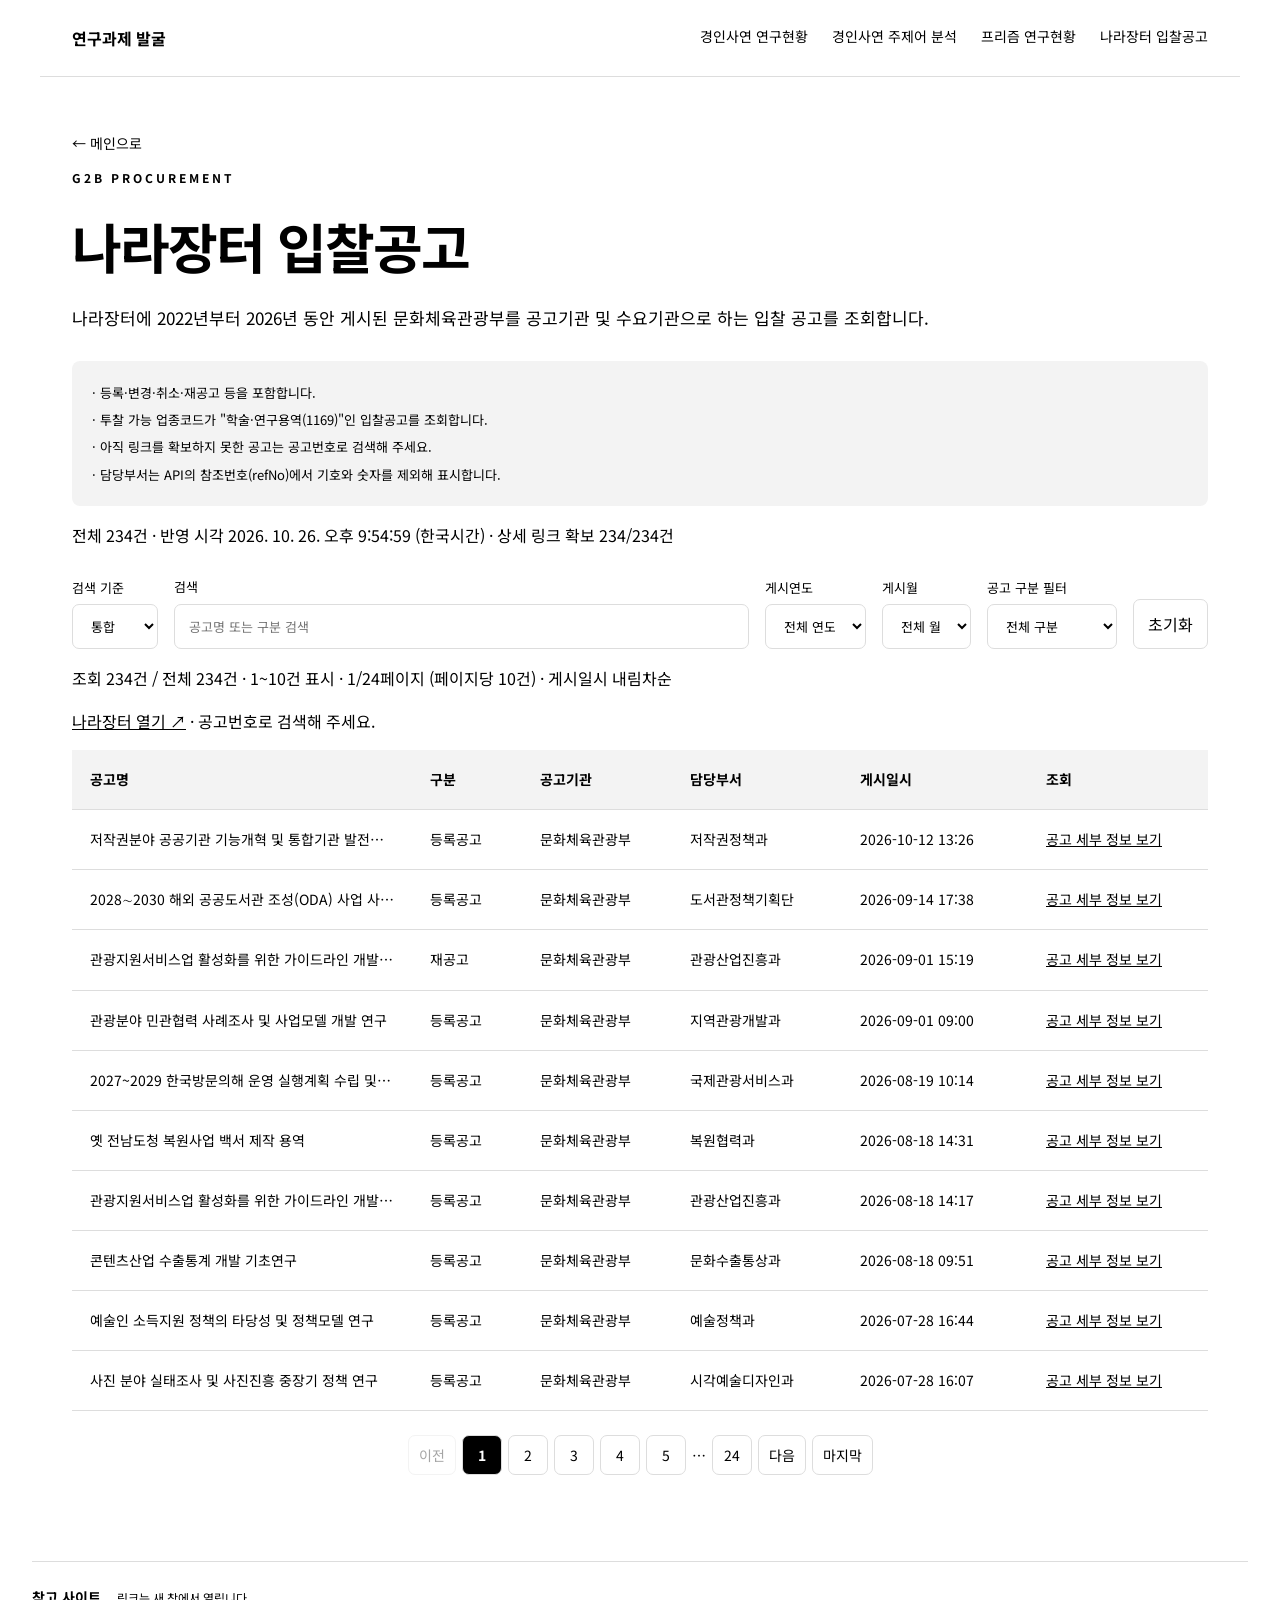
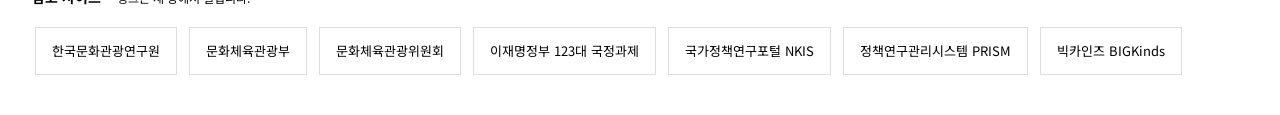
==== bids.html @ 348cfe80 "Display dashes for notice-number phrases in department column" ====
<!doctype html><html lang="ko"><head><meta charset="utf-8"><meta name="viewport" content="width=device-width,initial-scale=1"><title>나라장터 입찰공고 | 연구과제 발굴</title><link rel="stylesheet" href="assets/style.css?v=reference-top-20261027"></head><body>
<header><a href="index.html" class="brand">연구과제 발굴</a><nav><a href="research.html">경인사연 연구현황</a><a href="network.html">경인사연 주제어 분석</a><a href="prism.html">프리즘 연구현황</a><a href="bids.html">나라장터 입찰공고</a></nav></header>
<main><a class="back" href="index.html">← 메인으로</a><p class="eyebrow">G2B PROCUREMENT</p><h1>나라장터 입찰공고</h1><p class="intro">나라장터에 2022년부터 2026년 동안 게시된 문화체육관광부를 공고기관 및 수요기관으로 하는 입찰 공고를 조회합니다.</p>
<aside class="bid-notes">
  <p>· 등록·변경·취소·재공고 등을 포함합니다.</p>
  <p>· 투찰 가능 업종코드가 "학술·연구용역(1169)"인 입찰공고를 조회합니다.</p>
  <p>· 아직 링크를 확보하지 못한 공고는 공고번호로 검색해 주세요.</p>
  <p>· 담당부서는 API의 참조번호(refNo)에서 기호와 숫자를 제외해 표시합니다.</p>
</aside>
<p id="bid-status" role="status">자료를 불러오는 중입니다…</p>
<section class="filters bid-filters" aria-label="입찰공고 검색"><label>검색 기준<select id="bid-scope"><option value="all">통합</option><option value="title">공고명</option><option value="noticeType">구분</option></select></label><label>검색<input id="bid-search" type="search" placeholder="공고명 또는 구분 검색"></label><label>게시연도<select id="bid-year"><option value="">전체 연도</option></select></label><label>게시월<select id="bid-month"><option value="">전체 월</option></select></label><label>공고 구분 필터<select id="bid-type"><option value="">전체 구분</option></select></label><button id="bid-reset">초기화</button></section>
<div id="bid-results" class="report-results"><p id="bid-count" aria-live="polite"></p><p><a href="https://www.g2b.go.kr/" target="_blank" rel="noopener noreferrer" style="text-decoration:underline">나라장터 열기 ↗</a> · 공고번호로 검색해 주세요.</p>
<div class="table-wrap"><table class="bid-table"><colgroup><col style="width:340px"><col style="width:110px"><col style="width:150px"><col style="width:170px"><col style="width:186px"><col style="width:180px"></colgroup><thead><tr><th>공고명</th><th>구분</th><th>공고기관</th><th>담당부서</th><th>게시일시</th><th>조회</th></tr></thead><tbody id="bid-rows"></tbody></table></div>
<p id="bid-empty" hidden>조건에 맞는 공고가 없습니다.</p><nav id="bid-pagination" class="pagination" aria-label="입찰공고 페이지 이동" hidden></nav><p id="bid-copy-status" role="status"></p></div>
</main><footer class="references-footer" data-references>
  <p class="reference-heading">참고 사이트 <span>링크는 새 창에서 열립니다.</span></p>
  <div class="reference-bar" data-overflow="false">
    <button type="button" data-direction="previous" aria-label="이전 참고 사이트 보기" aria-controls="reference-sites" hidden>&lt;</button>
    <nav id="reference-sites" class="reference-track" aria-label="참고 사이트" tabindex="0">
      <a href="https://www.kcti.re.kr/web/user/main.do" target="_blank" rel="noopener noreferrer" title="새 창에서 열기">한국문화관광연구원</a>
      <a href="https://www.mcst.go.kr/site/main.jsp" target="_blank" rel="noopener noreferrer" title="새 창에서 열기">문화체육관광부</a>
      <a href="https://cst.na.go.kr:444/cmmit/main/main.do" target="_blank" rel="noopener noreferrer" title="새 창에서 열기">문화체육관광위원회</a>
      <a href="https://www.korea.kr/govVision/" target="_blank" rel="noopener noreferrer" title="새 창에서 열기">이재명정부 123대 국정과제</a>
      <a href="https://www.nkis.re.kr/main.do" target="_blank" rel="noopener noreferrer" title="새 창에서 열기">국가정책연구포털 NKIS</a>
      <a href="https://www.prism.go.kr/homepage" target="_blank" rel="noopener noreferrer" title="새 창에서 열기">정책연구관리시스템 PRISM</a>
      <a href="https://www.bigkinds.or.kr/" target="_blank" rel="noopener noreferrer" title="새 창에서 열기">빅카인즈 BIGKinds</a>
    </nav>
    <button type="button" data-direction="next" aria-label="다음 참고 사이트 보기" aria-controls="reference-sites" hidden>&gt;</button>
  </div>
</footer><script src="assets/research-list.js?v=bid-department-20261027" defer></script><script src="assets/bids.js?v=department-label-20261027" defer></script><script src="assets/references.js" defer></script></body></html>
---- assets/style.css ----
@import url('https://fonts.googleapis.com/css2?family=Noto+Sans+KR:wght@400;500;600;700;800&display=swap');

:root{font-family:'Noto Sans KR','Apple SD Gothic Neo','Malgun Gothic',sans-serif;color:#000;background:#fff;line-height:1.65}*{box-sizing:border-box}body{margin:0}a{color:inherit;text-decoration:none}header{max-width:1200px;margin:auto;padding:25px 32px;display:flex;justify-content:space-between;border-bottom:1px solid #ddd}.brand{font-weight:700}.brand span{font-size:10px;letter-spacing:2px;margin-left:12px;color:#000}nav{display:flex;gap:24px;font-size:14px}main{max-width:1200px;margin:auto;padding:52px 32px 70px}.hero{padding:10px 0 44px}.eyebrow{font-size:12px;letter-spacing:3px;color:#000;font-weight:bold}h1{font-size:clamp(30px,4.5vw,54px);line-height:1.35;letter-spacing:-2px;margin:22px 0}h2{font-size:25px;letter-spacing:-1px}.intro{color:#000;font-size:17px}.period,.tag{font-size:12px;display:inline-block;border-radius:30px;background:#f3f3f3;padding:7px 14px}.period{margin-top:12px}.cards{display:grid;grid-template-columns:1fr 1fr;gap:22px}.card{background:white;border:1px solid #ddd;padding:32px;border-radius:14px;transition:transform .2s,border-color .2s}.card:hover{transform:translateY(-4px);border-color:#000}.number{font-size:11px;letter-spacing:2px;color:#000}.card p{color:#000}.card b{float:right;font-weight:400}.tag{margin-top:15px}aside{font-size:13px;color:#000;background:#f3f3f3;border-radius:8px;padding:16px 20px;margin-top:28px}.back{font-size:14px;color:#000}.filters{display:flex;gap:16px;align-items:end;margin-top:28px}.filters label{display:flex;flex-direction:column;font-size:13px;gap:6px}.filters label:first-child{flex:1}input,select,button{font:inherit;border:1px solid #ddd;background:white;border-radius:7px;padding:11px 14px}button{cursor:pointer;background:#fff;color:#000}a:focus-visible,button:focus-visible,input:focus-visible,select:focus-visible{outline:3px solid #000;outline-offset:4px}.table-wrap{overflow:auto}table{border-collapse:collapse;width:100%;background:white;font-size:14px}th,td{text-align:left;padding:18px;border-bottom:1px solid #ddd}th{background:#f3f3f3;white-space:nowrap}#count,#empty{font-size:14px;color:#000}footer{max-width:1200px;margin:auto;padding:25px 32px;border-top:1px solid #ddd;color:#000;font-size:12px}@media(max-width:650px){header{padding:20px}.brand span{display:none}main{padding:35px 20px}.cards{grid-template-columns:1fr}.card{padding:24px}h2{font-size:22px}.filters{flex-wrap:wrap}.filters label:first-child{flex-basis:100%}td{min-width:95px}td:nth-child(2){min-width:240px}}

nav a:hover,nav a[aria-current="page"]{color:#000;text-decoration:underline;text-underline-offset:6px}button:hover{background:#eee}.card:hover{box-shadow:0 8px 24px rgba(0,0,0,.07)}

@media(max-width:800px){header{flex-wrap:wrap;gap:12px}nav{flex-wrap:wrap;gap:14px}}

.home .hero h1{text-align:center;color:#fff}

/* 메인 제목 사진 배경: assets/temple.jpg */
.home main{max-width:none;padding:0 0 70px}
.home .cards{max-width:1136px;width:calc(100% - 64px);margin:32px auto 0}
.home .hero{
  padding:72px 32px;
  margin-bottom:0;
  min-height:340px;
  display:flex;
  flex-direction:column;
  justify-content:center;
  text-align:center;
  border-radius:0;
  background-color:#fff;
  background-image:linear-gradient(rgba(255,255,255,.32),rgba(255,255,255,.44)),url('temple.jpg');
  background-size:cover;
  background-position:center 58%;
}
.home .hero > *{max-width:1136px;width:100%;margin-left:auto;margin-right:auto}
.home .hero .intro{color:#fff}
@media(max-width:650px){
  .home .cards{width:calc(100% - 40px)}
  .home .hero{padding:48px 20px;min-height:320px;background-position:38% center}
  .home .hero h1{font-size:30px;line-height:1.5;word-break:keep-all}
}

/* 네 개의 메인 카드: 데스크톱 4열, 태블릿 2열, 모바일 1열 */
.home .cards{max-width:1400px;grid-template-columns:repeat(4,minmax(0,1fr));gap:20px}
.home .card{padding:26px 22px;min-width:0}
.home .card h2{font-size:22px;line-height:1.5;word-break:keep-all}
.home .card p{font-size:15px;word-break:keep-all}
.home .card .number{font-size:10px;letter-spacing:1px;overflow-wrap:anywhere}
.home .card-pending{display:flex;flex-direction:column;justify-content:center;border-style:dashed}
.home .card-pending:hover{transform:none;box-shadow:none;border-color:#ddd}
@media(max-width:1100px){.home .cards{grid-template-columns:repeat(2,minmax(0,1fr))}}
@media(max-width:650px){.home .cards{grid-template-columns:minmax(0,1fr)}}

.home .hero h1,.home .hero .eyebrow,.home .hero .intro{color:#fff;text-shadow:0 2px 8px rgba(0,0,0,.48)}

/* 참고 사이트: 자동 재생 없이 좌우 버튼/터치로 이동 */
.references-footer{max-width:1400px;width:calc(100% - 64px);padding:24px 0 28px}
.reference-heading{font-size:14px;font-weight:700;margin:0 0 12px;color:#000}
.reference-heading span{margin-left:12px;font-size:12px;font-weight:400}
.reference-bar{display:grid;grid-template-columns:44px minmax(0,1fr) 44px;align-items:start;gap:10px}
.reference-bar[data-overflow="false"]{grid-template-columns:minmax(0,1fr)}
.reference-track{display:flex;flex-wrap:nowrap;gap:12px;min-width:0;overflow-x:auto;overscroll-behavior-x:contain;scrollbar-width:thin;padding:6px 3px 12px;scroll-padding-inline:3px}
.reference-track a{flex:0 0 auto;white-space:nowrap;padding:12px 16px;border:1px solid #ddd;border-radius:0;background:#fff;color:#000;font-size:13px}
.reference-track a:hover{border-color:#000;background:#f5f5f5;text-decoration:underline}
.reference-bar button{border-radius:0;width:44px;height:44px;padding:0;margin-top:6px;font-size:20px;line-height:1}
.reference-bar button:disabled{opacity:.3;cursor:default}
.reference-bar button:disabled:hover{background:#fff}
@media(max-width:650px){.references-footer{width:calc(100% - 40px);padding-left:0;padding-right:0}.reference-heading span{display:block;margin:4px 0 0}.reference-bar{gap:6px}}

#data-status p{margin:0}
#data-status .collection-note{margin-top:18px}
.research-filters label:first-child{flex:initial}
.research-filters label:nth-child(2){flex:1}
.report-results{scroll-margin-top:20px}
.pagination{display:flex;flex-wrap:wrap;justify-content:center;align-items:center;gap:6px;margin-top:24px}
.pagination[hidden]{display:none}
.pagination button{min-width:40px;min-height:40px;padding:7px 10px;font-size:14px}
.pagination button[aria-current="page"]{background:#000;color:#fff;font-weight:700}
.pagination button:disabled{opacity:.35;cursor:default}
@media(max-width:650px){.research-filters label:nth-child(2){flex-basis:100%}.pagination button{min-width:36px;padding:6px 8px}}

/* 연구보고서 페이지: 흰 바탕과 검은 글자, 수집 항목별 줄바꿈 */
body.research-page{background:#fff;color:#000}
.research-page #data-status{background:#f3f3f3;color:#000;border:1px solid #ddd;overflow-wrap:anywhere}
.research-page #data-status p{display:block;margin:4px 0;line-height:1.8}
.research-page #data-status .collection-note{margin-top:18px}
.research-page th{background:#fff;color:#000;border-bottom:2px solid #000}

/* 요청한 내용 너비 + 좌우 18px 여백: 합계 1136px */
.research-page .research-table{table-layout:fixed;width:1136px;min-width:1136px}
.research-page .research-table th,.research-page .research-table td{padding:18px;line-height:23.094px;min-width:0;overflow:hidden;white-space:nowrap;text-overflow:ellipsis}
.research-page .research-table .cell-content{display:block;width:100%;height:23.094px;line-height:23.094px;overflow:hidden;white-space:nowrap;text-overflow:ellipsis}

.prism-filters{flex-wrap:wrap}
.prism-filters label:first-child{flex:initial}
.prism-filters label:nth-child(2){flex:1}
.prism-filters .checkbox-filter{flex-direction:row;align-items:center;gap:8px;padding:12px 0;white-space:nowrap;cursor:pointer}
.prism-filters .checkbox-filter input{width:18px;height:18px;margin:0;padding:0;accent-color:#000}
@media(max-width:650px){.prism-filters label:nth-child(2){flex-basis:100%}}

.prism-table{table-layout:fixed;width:1136px;min-width:1136px}
.prism-table th,.prism-table td{padding:18px;min-width:0;vertical-align:top;line-height:23.094px;overflow:hidden;white-space:nowrap;text-overflow:ellipsis}
.prism-table .cell-content{display:block;max-width:100%;overflow:hidden;white-space:nowrap;text-overflow:ellipsis;line-height:23.094px}

.prism-column-note{background:#f3f3f3;color:#000}
.prism-column-note p{margin:4px 0;line-height:1.8}

.bid-notes p{margin:4px 0;line-height:1.8}
.bid-filters{flex-wrap:wrap}
.bid-filters label:first-child{flex:initial}
.bid-filters label:nth-child(2){flex:1}
.bid-table{table-layout:fixed;width:1136px;min-width:1136px}
.bid-table th,.bid-table td{padding:18px;min-width:0;vertical-align:top;line-height:23.094px;overflow:hidden;white-space:nowrap;text-overflow:ellipsis}
.bid-table .cell-content{display:block;max-width:100%;margin:0;overflow:hidden;white-space:nowrap;text-overflow:ellipsis;line-height:23.094px}
.bid-table td button{margin-top:6px;padding:6px 8px;font-size:12px}
@media(max-width:650px){.bid-filters label:nth-child(2){flex-basis:100%}}
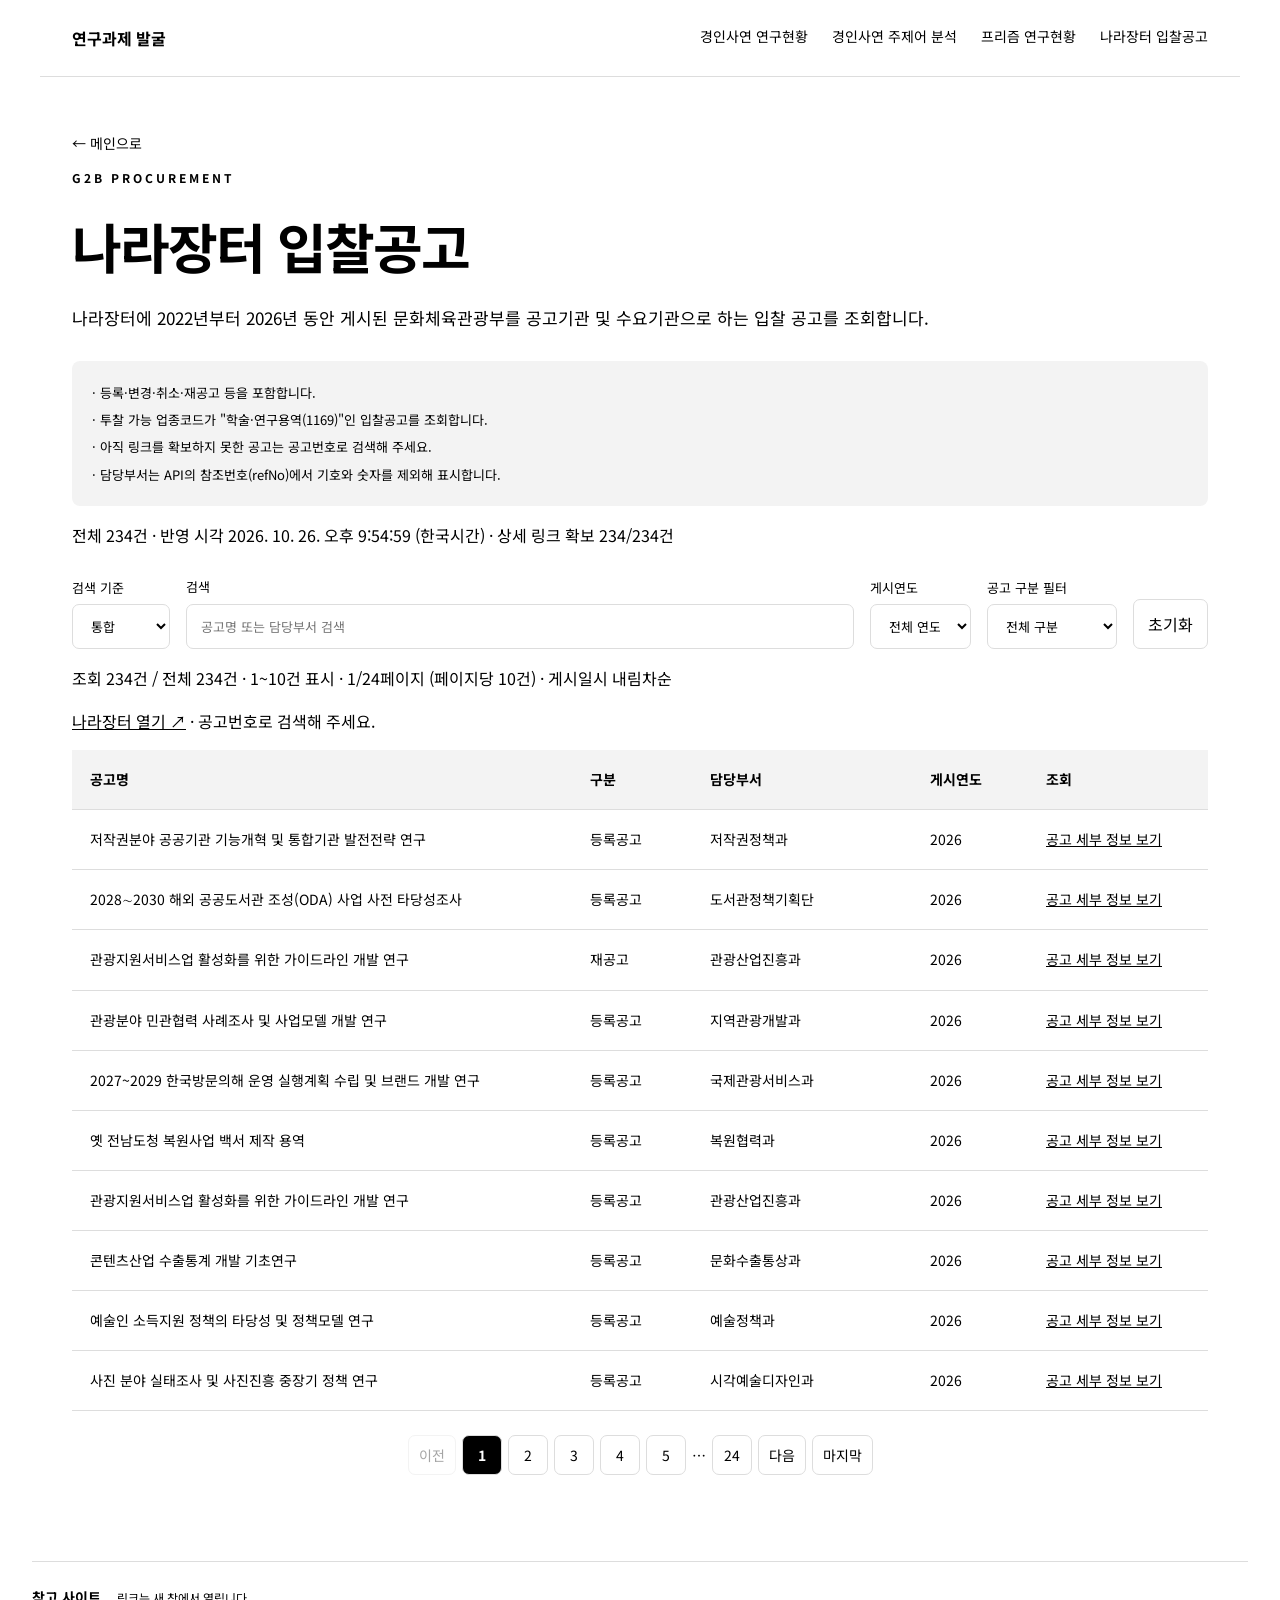
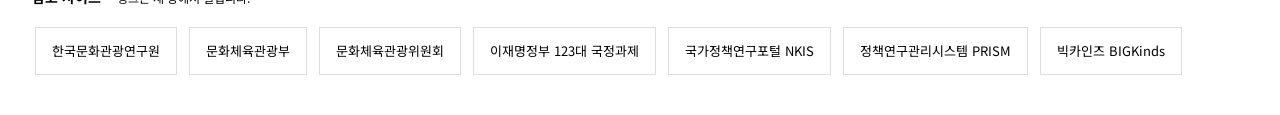
==== commit 98d56e0b: "Show notice year and department with updated scoped search filters" ====
--- a/bids.html
+++ b/bids.html
@@ -8,9 +8,9 @@
   <p>· 담당부서는 API의 참조번호(refNo)에서 기호와 숫자를 제외해 표시합니다.</p>
 </aside>
 <p id="bid-status" role="status">자료를 불러오는 중입니다…</p>
-<section class="filters bid-filters" aria-label="입찰공고 검색"><label>검색 기준<select id="bid-scope"><option value="all">통합</option><option value="title">공고명</option><option value="noticeType">구분</option></select></label><label>검색<input id="bid-search" type="search" placeholder="공고명 또는 구분 검색"></label><label>게시연도<select id="bid-year"><option value="">전체 연도</option></select></label><label>게시월<select id="bid-month"><option value="">전체 월</option></select></label><label>공고 구분 필터<select id="bid-type"><option value="">전체 구분</option></select></label><button id="bid-reset">초기화</button></section>
+<section class="filters bid-filters" aria-label="입찰공고 검색"><label>검색 기준<select id="bid-scope"><option value="all">통합</option><option value="title">공고명</option><option value="department">담당부서</option></select></label><label>검색<input id="bid-search" type="search" placeholder="공고명 또는 담당부서 검색"></label><label>게시연도<select id="bid-year"><option value="">전체 연도</option></select></label><label>공고 구분 필터<select id="bid-type"><option value="">전체 구분</option></select></label><button id="bid-reset">초기화</button></section>
 <div id="bid-results" class="report-results"><p id="bid-count" aria-live="polite"></p><p><a href="https://www.g2b.go.kr/" target="_blank" rel="noopener noreferrer" style="text-decoration:underline">나라장터 열기 ↗</a> · 공고번호로 검색해 주세요.</p>
-<div class="table-wrap"><table class="bid-table"><colgroup><col style="width:340px"><col style="width:110px"><col style="width:150px"><col style="width:170px"><col style="width:186px"><col style="width:180px"></colgroup><thead><tr><th>공고명</th><th>구분</th><th>공고기관</th><th>담당부서</th><th>게시일시</th><th>조회</th></tr></thead><tbody id="bid-rows"></tbody></table></div>
+<div class="table-wrap"><table class="bid-table"><colgroup><col style="width:500px"><col style="width:120px"><col style="width:220px"><col style="width:116px"><col style="width:180px"></colgroup><thead><tr><th>공고명</th><th>구분</th><th>담당부서</th><th>게시연도</th><th>조회</th></tr></thead><tbody id="bid-rows"></tbody></table></div>
 <p id="bid-empty" hidden>조건에 맞는 공고가 없습니다.</p><nav id="bid-pagination" class="pagination" aria-label="입찰공고 페이지 이동" hidden></nav><p id="bid-copy-status" role="status"></p></div>
 </main><footer class="references-footer" data-references>
   <p class="reference-heading">참고 사이트 <span>링크는 새 창에서 열립니다.</span></p>
@@ -27,4 +27,4 @@
     </nav>
     <button type="button" data-direction="next" aria-label="다음 참고 사이트 보기" aria-controls="reference-sites" hidden>&gt;</button>
   </div>
-</footer><script src="assets/research-list.js?v=bid-department-20261027" defer></script><script src="assets/bids.js?v=department-label-20261027" defer></script><script src="assets/references.js" defer></script></body></html>
+</footer><script src="assets/research-list.js?v=bid-department-20261027" defer></script><script src="assets/bids.js?v=bid-year-department-20261027" defer></script><script src="assets/references.js" defer></script></body></html>
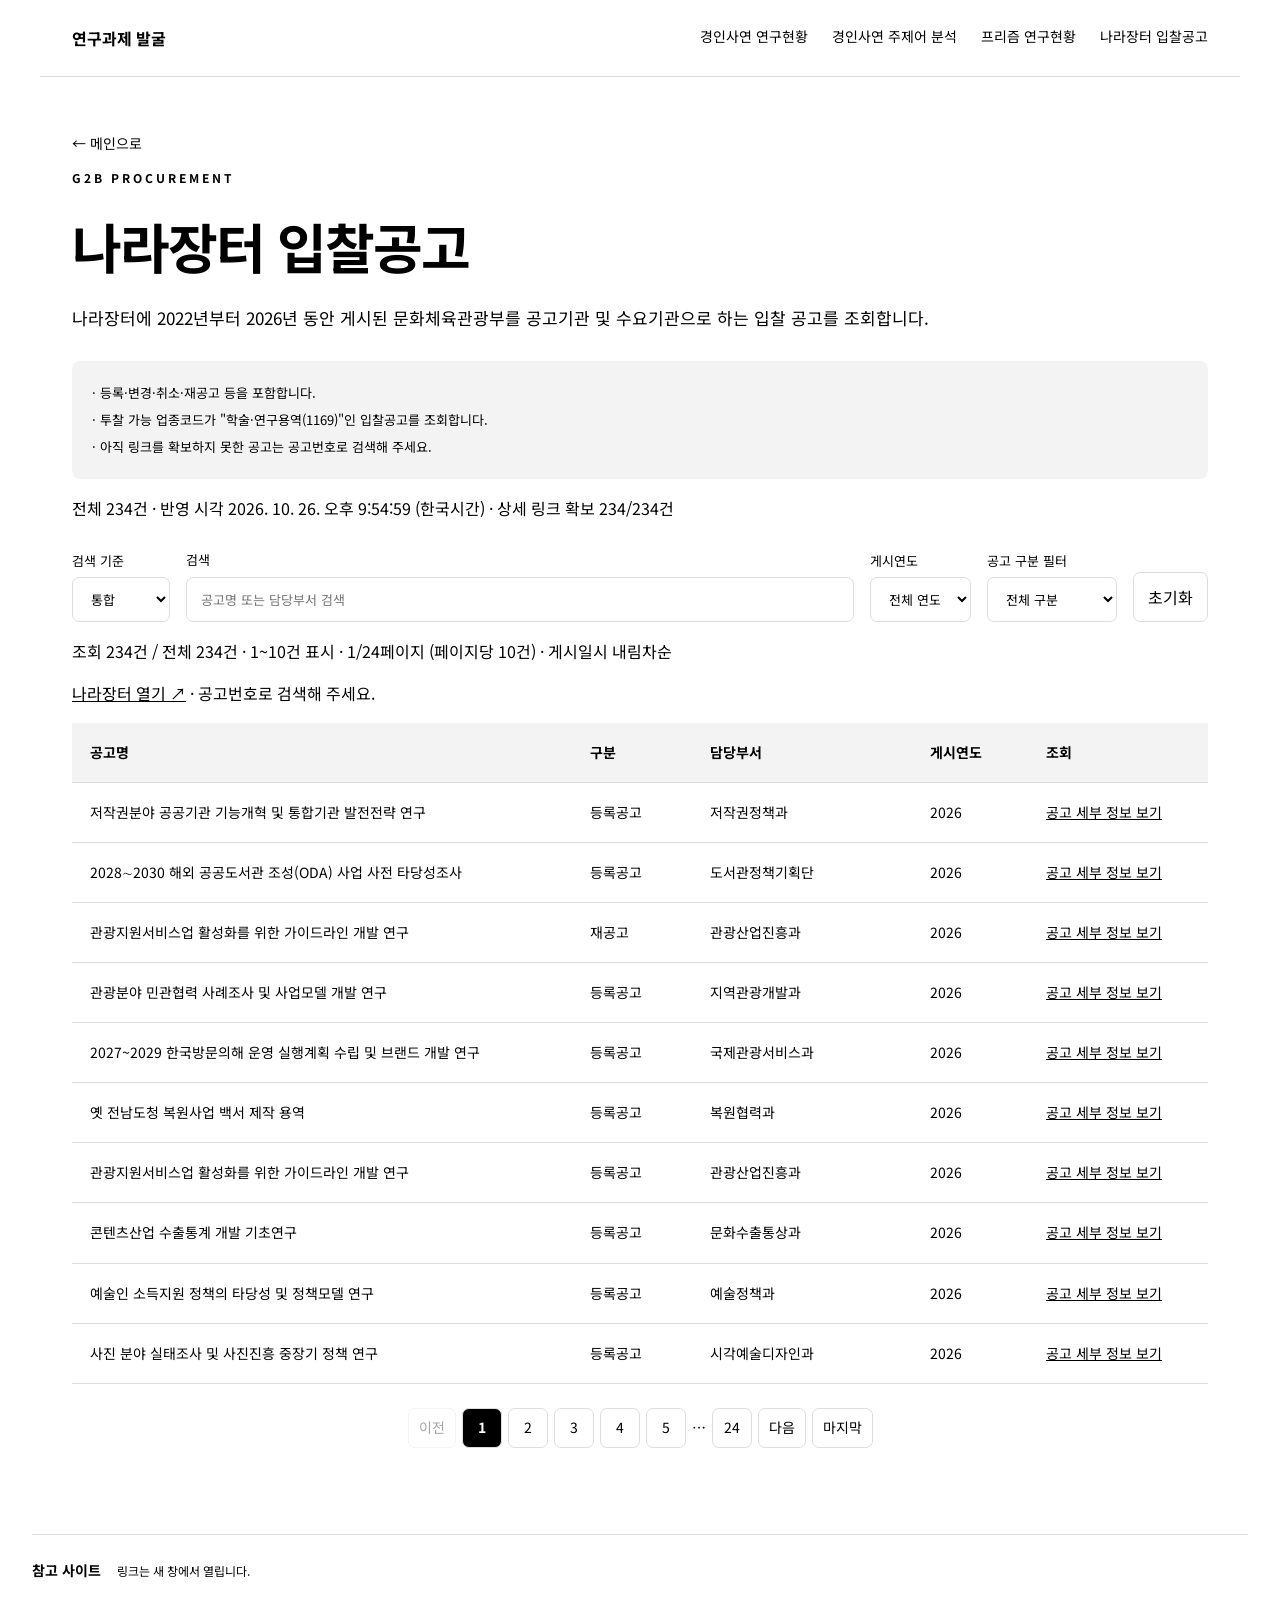
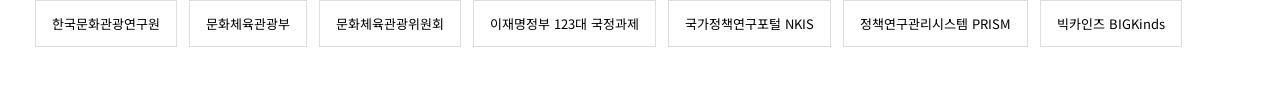
==== commit 9cd3077e: "Remove department reference-number explanation from bid page" ====
--- a/bids.html
+++ b/bids.html
@@ -5,7 +5,6 @@
   <p>· 등록·변경·취소·재공고 등을 포함합니다.</p>
   <p>· 투찰 가능 업종코드가 "학술·연구용역(1169)"인 입찰공고를 조회합니다.</p>
   <p>· 아직 링크를 확보하지 못한 공고는 공고번호로 검색해 주세요.</p>
-  <p>· 담당부서는 API의 참조번호(refNo)에서 기호와 숫자를 제외해 표시합니다.</p>
 </aside>
 <p id="bid-status" role="status">자료를 불러오는 중입니다…</p>
 <section class="filters bid-filters" aria-label="입찰공고 검색"><label>검색 기준<select id="bid-scope"><option value="all">통합</option><option value="title">공고명</option><option value="department">담당부서</option></select></label><label>검색<input id="bid-search" type="search" placeholder="공고명 또는 담당부서 검색"></label><label>게시연도<select id="bid-year"><option value="">전체 연도</option></select></label><label>공고 구분 필터<select id="bid-type"><option value="">전체 구분</option></select></label><button id="bid-reset">초기화</button></section>
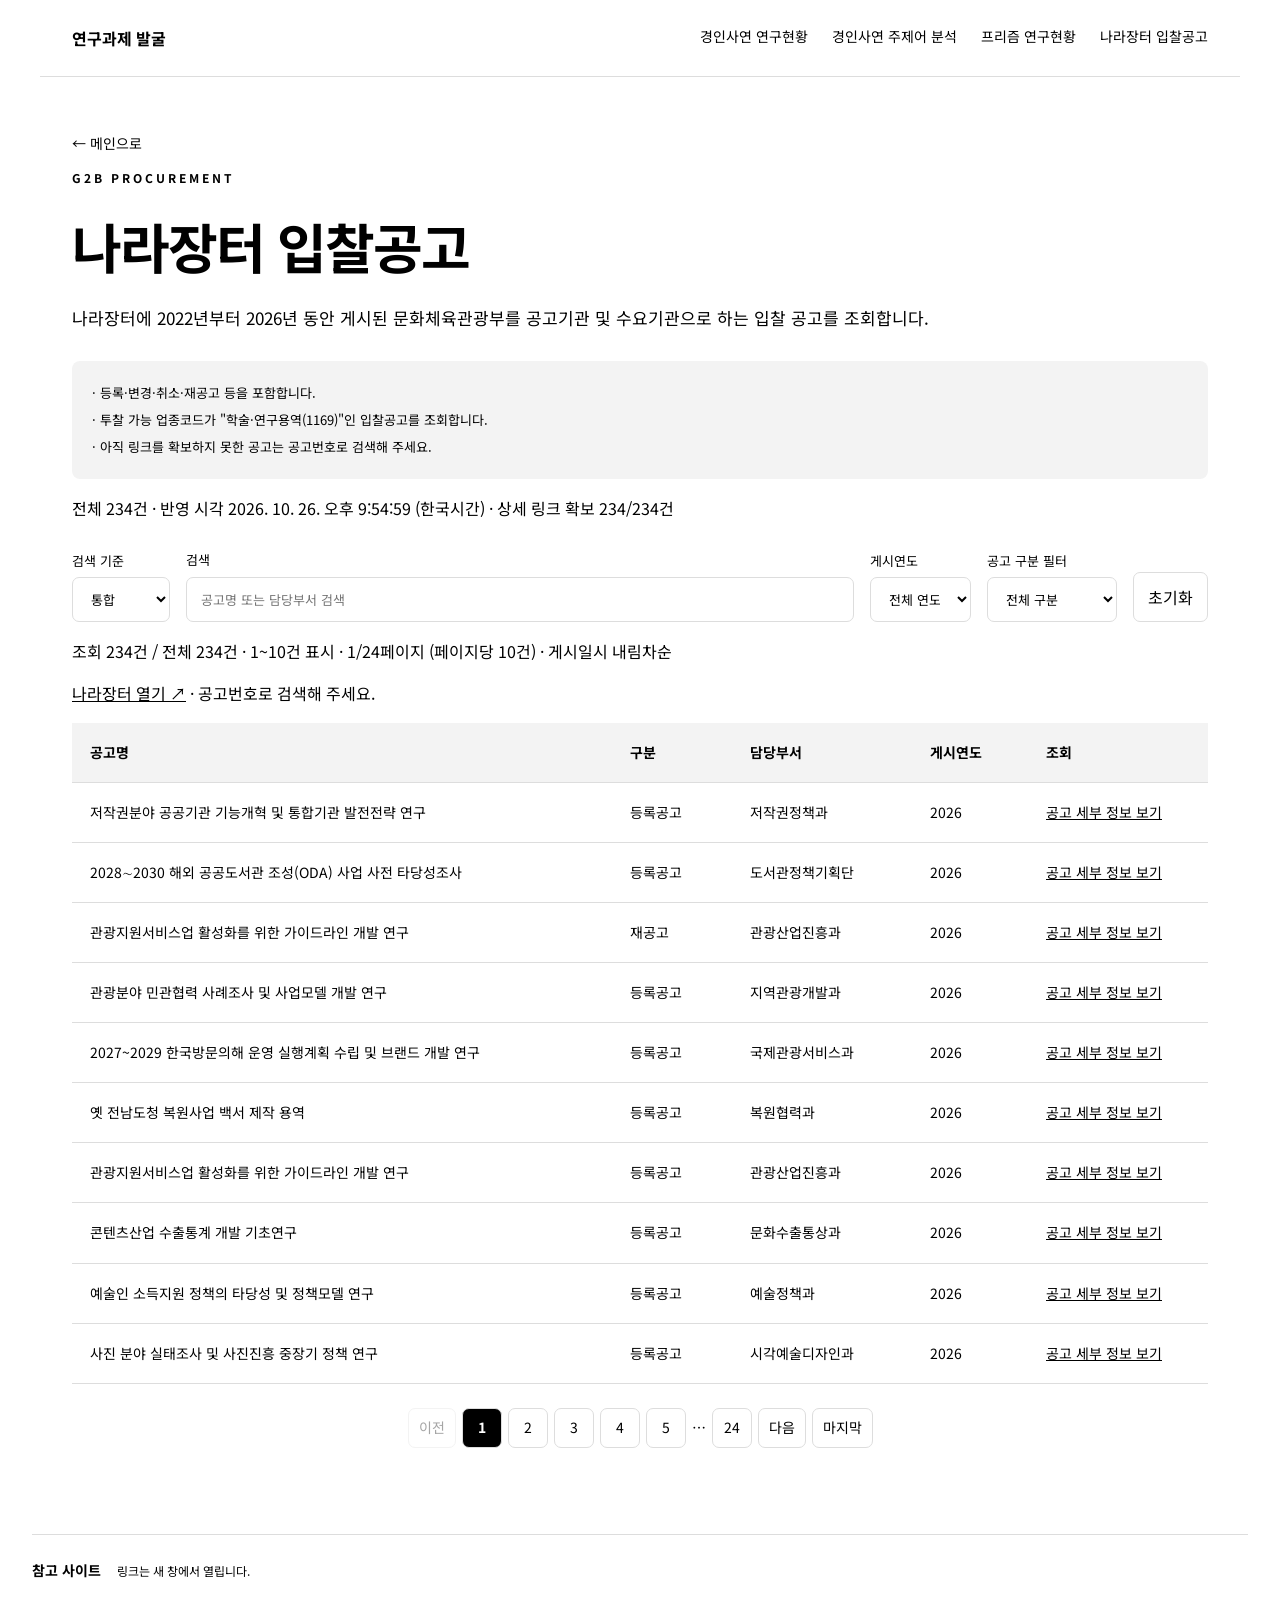
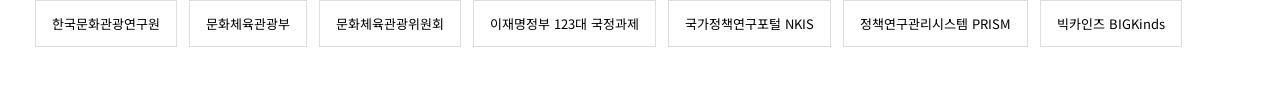
==== commit 638c20d6: "Mask additional department notice label and widen notice titles" ====
--- a/bids.html
+++ b/bids.html
@@ -9,7 +9,7 @@
 <p id="bid-status" role="status">자료를 불러오는 중입니다…</p>
 <section class="filters bid-filters" aria-label="입찰공고 검색"><label>검색 기준<select id="bid-scope"><option value="all">통합</option><option value="title">공고명</option><option value="department">담당부서</option></select></label><label>검색<input id="bid-search" type="search" placeholder="공고명 또는 담당부서 검색"></label><label>게시연도<select id="bid-year"><option value="">전체 연도</option></select></label><label>공고 구분 필터<select id="bid-type"><option value="">전체 구분</option></select></label><button id="bid-reset">초기화</button></section>
 <div id="bid-results" class="report-results"><p id="bid-count" aria-live="polite"></p><p><a href="https://www.g2b.go.kr/" target="_blank" rel="noopener noreferrer" style="text-decoration:underline">나라장터 열기 ↗</a> · 공고번호로 검색해 주세요.</p>
-<div class="table-wrap"><table class="bid-table"><colgroup><col style="width:500px"><col style="width:120px"><col style="width:220px"><col style="width:116px"><col style="width:180px"></colgroup><thead><tr><th>공고명</th><th>구분</th><th>담당부서</th><th>게시연도</th><th>조회</th></tr></thead><tbody id="bid-rows"></tbody></table></div>
+<div class="table-wrap"><table class="bid-table"><colgroup><col style="width:540px"><col style="width:120px"><col style="width:180px"><col style="width:116px"><col style="width:180px"></colgroup><thead><tr><th>공고명</th><th>구분</th><th>담당부서</th><th>게시연도</th><th>조회</th></tr></thead><tbody id="bid-rows"></tbody></table></div>
 <p id="bid-empty" hidden>조건에 맞는 공고가 없습니다.</p><nav id="bid-pagination" class="pagination" aria-label="입찰공고 페이지 이동" hidden></nav><p id="bid-copy-status" role="status"></p></div>
 </main><footer class="references-footer" data-references>
   <p class="reference-heading">참고 사이트 <span>링크는 새 창에서 열립니다.</span></p>
@@ -26,4 +26,4 @@
     </nav>
     <button type="button" data-direction="next" aria-label="다음 참고 사이트 보기" aria-controls="reference-sites" hidden>&gt;</button>
   </div>
-</footer><script src="assets/research-list.js?v=bid-department-20261027" defer></script><script src="assets/bids.js?v=bid-year-department-20261027" defer></script><script src="assets/references.js" defer></script></body></html>
+</footer><script src="assets/research-list.js?v=bid-department-20261027" defer></script><script src="assets/bids.js?v=bid-department-narrow-20261027" defer></script><script src="assets/references.js" defer></script></body></html>
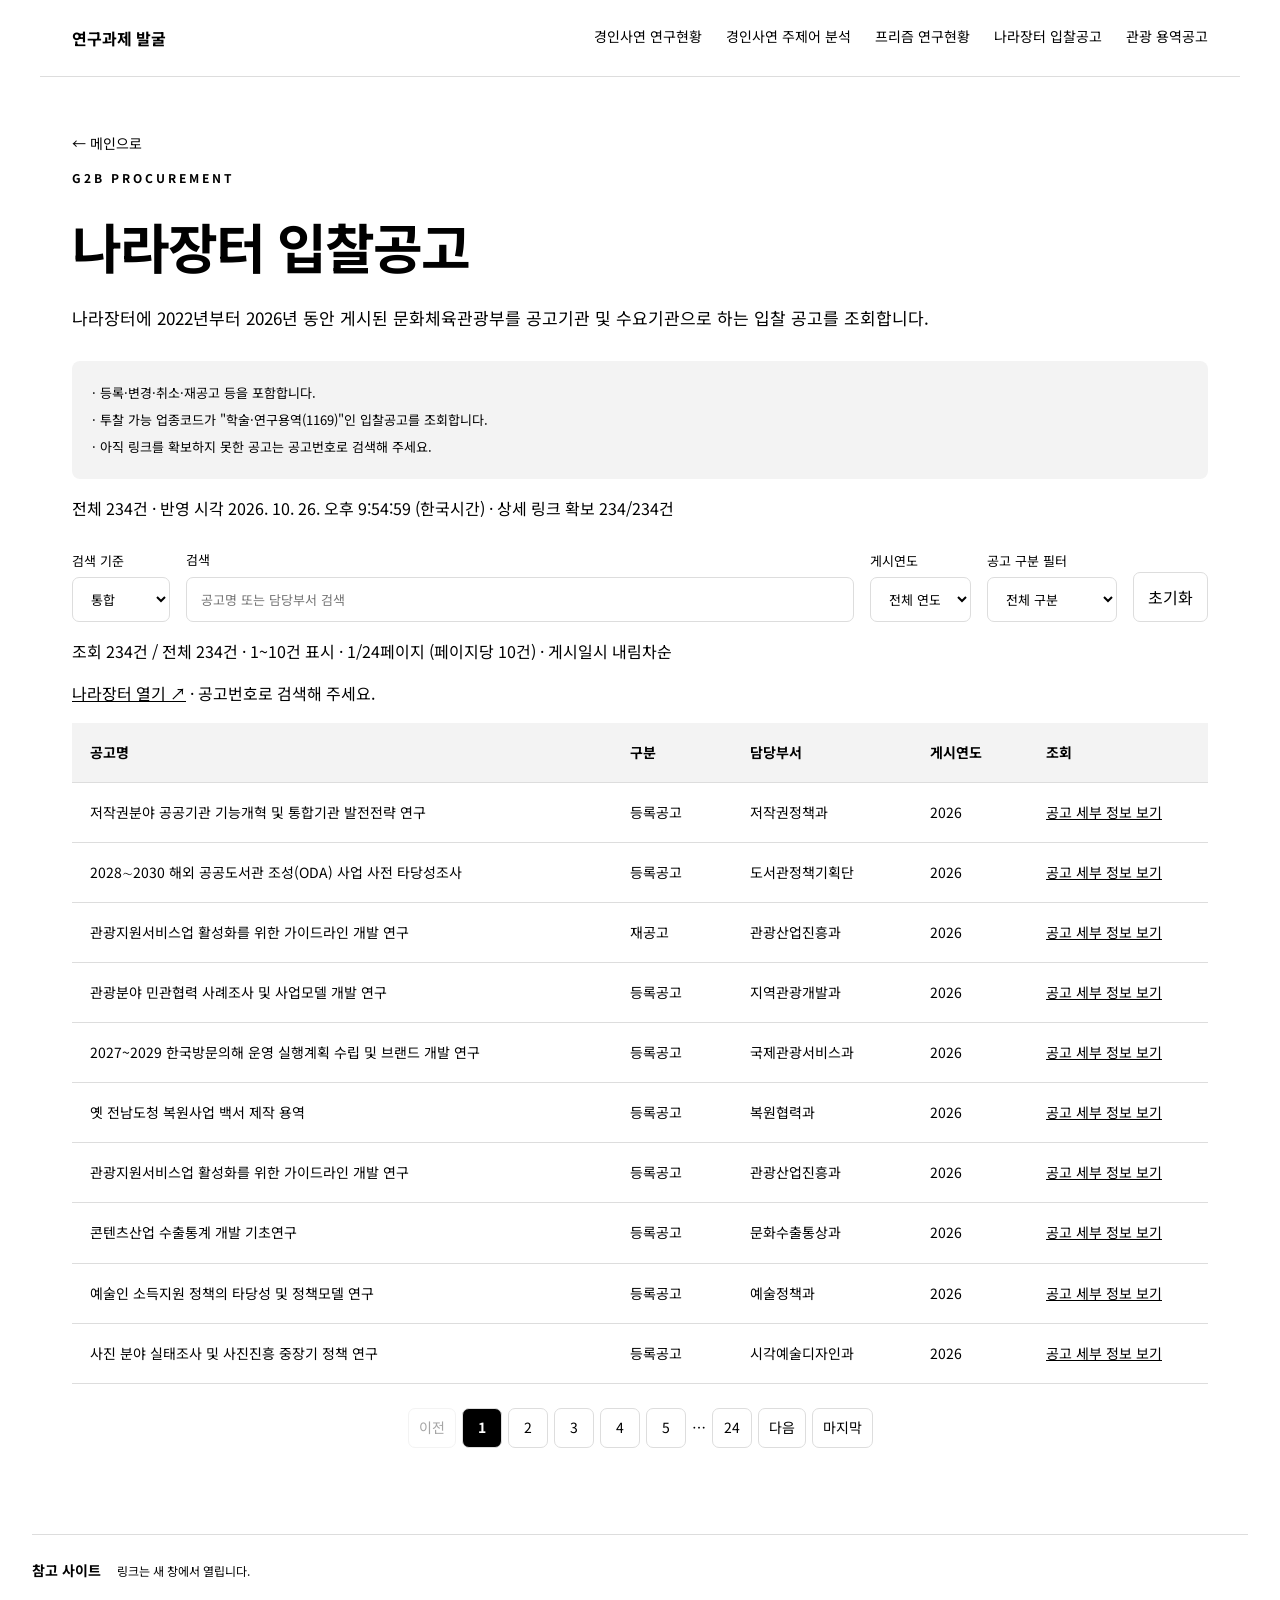
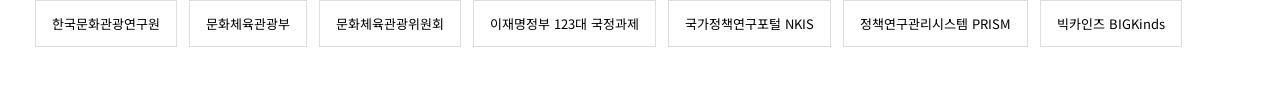
==== commit de9107b3: "Add monthly tourism service notice collection and search page" ====
--- a/bids.html
+++ b/bids.html
@@ -1,5 +1,5 @@
-<!doctype html><html lang="ko"><head><meta charset="utf-8"><meta name="viewport" content="width=device-width,initial-scale=1"><title>나라장터 입찰공고 | 연구과제 발굴</title><link rel="stylesheet" href="assets/style.css?v=reference-top-20261027"></head><body>
-<header><a href="index.html" class="brand">연구과제 발굴</a><nav><a href="research.html">경인사연 연구현황</a><a href="network.html">경인사연 주제어 분석</a><a href="prism.html">프리즘 연구현황</a><a href="bids.html">나라장터 입찰공고</a></nav></header>
+<!doctype html><html lang="ko"><head><meta charset="utf-8"><meta name="viewport" content="width=device-width,initial-scale=1"><title>나라장터 입찰공고 | 연구과제 발굴</title><link rel="stylesheet" href="assets/style.css?v=tourism-20261027"></head><body>
+<header><a href="index.html" class="brand">연구과제 발굴</a><nav><a href="research.html">경인사연 연구현황</a><a href="network.html">경인사연 주제어 분석</a><a href="prism.html">프리즘 연구현황</a><a href="bids.html">나라장터 입찰공고</a><a href="tourism-bids.html">관광 용역공고</a></nav></header>
 <main><a class="back" href="index.html">← 메인으로</a><p class="eyebrow">G2B PROCUREMENT</p><h1>나라장터 입찰공고</h1><p class="intro">나라장터에 2022년부터 2026년 동안 게시된 문화체육관광부를 공고기관 및 수요기관으로 하는 입찰 공고를 조회합니다.</p>
 <aside class="bid-notes">
   <p>· 등록·변경·취소·재공고 등을 포함합니다.</p>
--- a/assets/style.css
+++ b/assets/style.css
@@ -107,3 +107,9 @@
 .bid-table .cell-content{display:block;max-width:100%;margin:0;overflow:hidden;white-space:nowrap;text-overflow:ellipsis;line-height:23.094px}
 .bid-table td button{margin-top:6px;padding:6px 8px;font-size:12px}
 @media(max-width:650px){.bid-filters label:nth-child(2){flex-basis:100%}}
+
+/* Five research entry points, with wrapping navigation on narrow screens. */
+.home .cards{grid-template-columns:repeat(5,minmax(0,1fr))}
+header{gap:20px;flex-wrap:wrap}header nav{flex-wrap:wrap}
+@media(max-width:1100px){.home .cards{grid-template-columns:repeat(2,minmax(0,1fr))}}
+@media(max-width:650px){.home .cards{grid-template-columns:minmax(0,1fr)}}
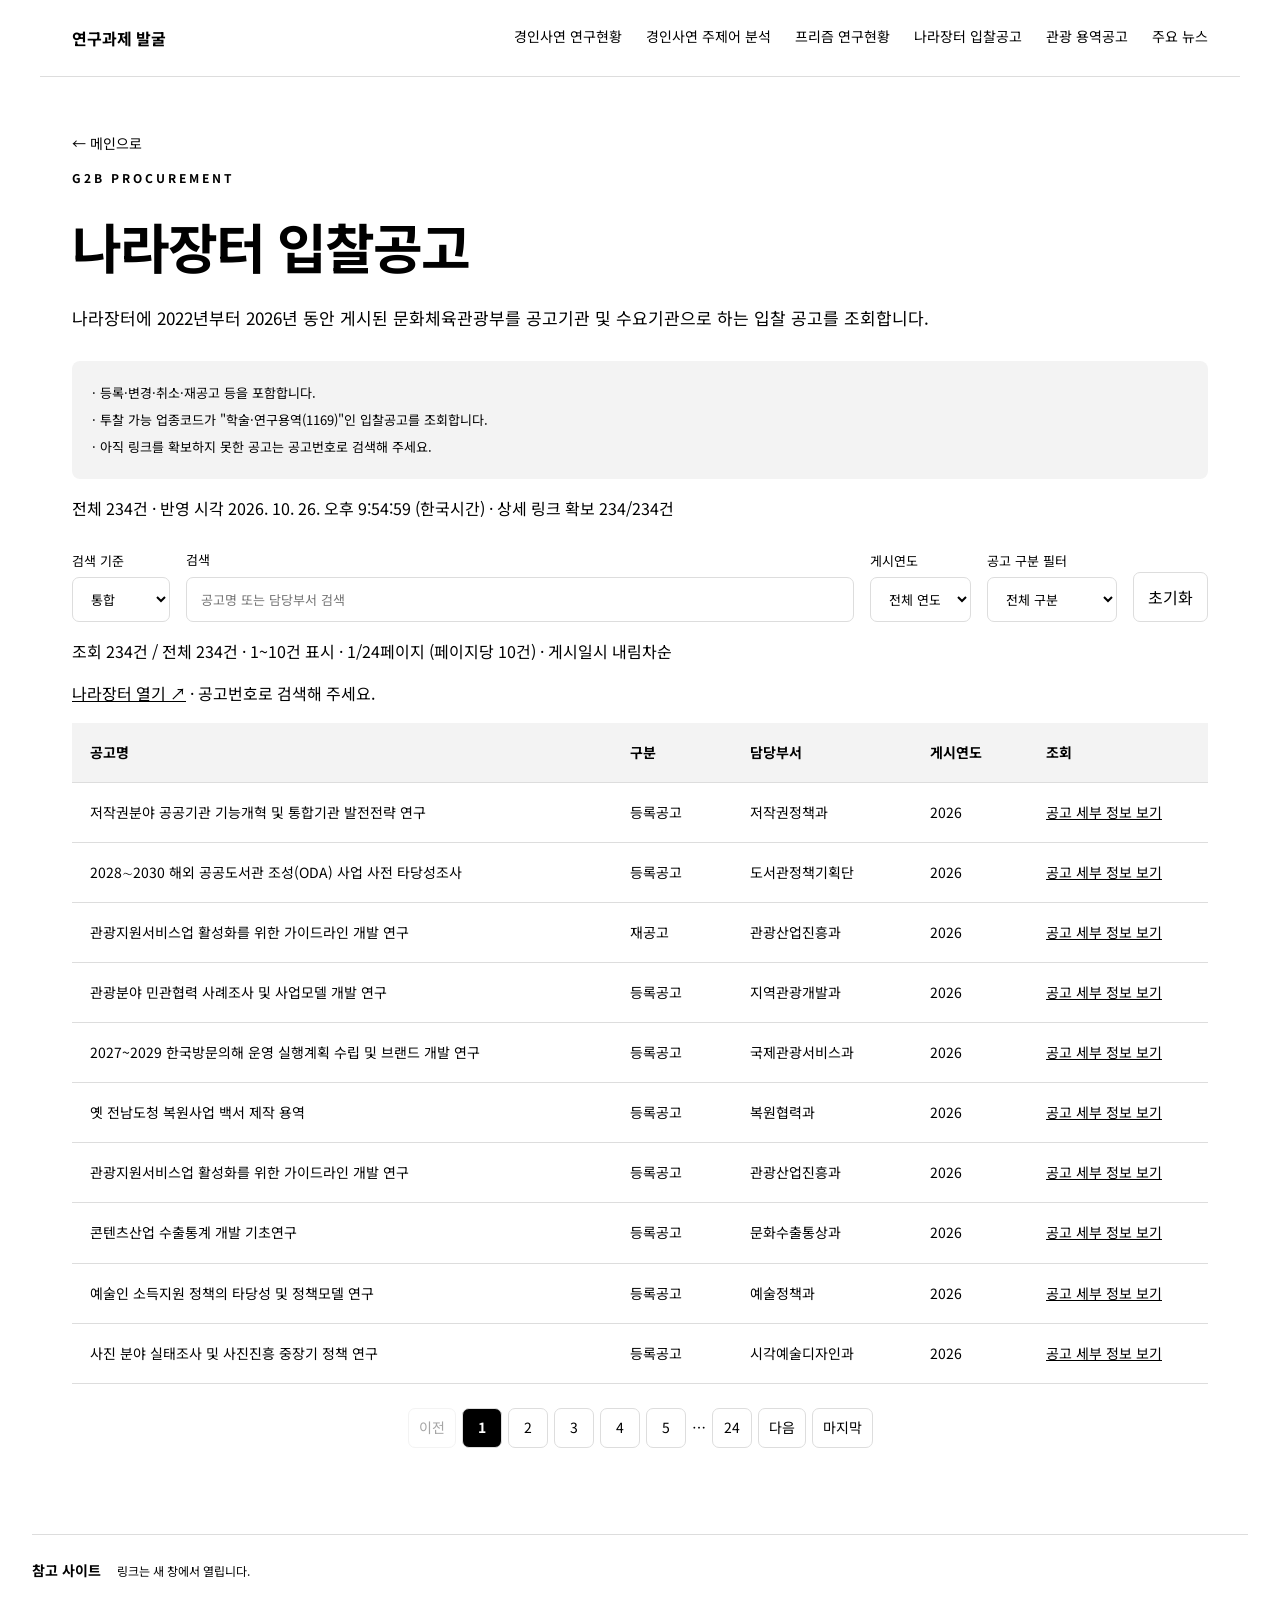
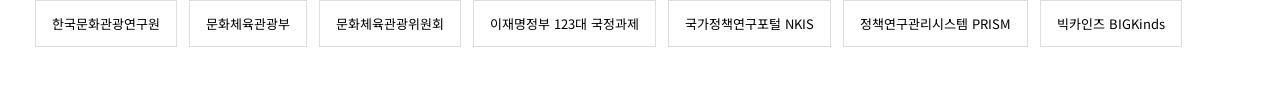
==== commit 0da7d37c: "Add four-column news preview page from uploaded spreadsheet" ====
--- a/bids.html
+++ b/bids.html
@@ -1,5 +1,5 @@
-<!doctype html><html lang="ko"><head><meta charset="utf-8"><meta name="viewport" content="width=device-width,initial-scale=1"><title>나라장터 입찰공고 | 연구과제 발굴</title><link rel="stylesheet" href="assets/style.css?v=tourism-20261027"></head><body>
-<header><a href="index.html" class="brand">연구과제 발굴</a><nav><a href="research.html">경인사연 연구현황</a><a href="network.html">경인사연 주제어 분석</a><a href="prism.html">프리즘 연구현황</a><a href="bids.html">나라장터 입찰공고</a><a href="tourism-bids.html">관광 용역공고</a></nav></header>
+<!doctype html><html lang="ko"><head><meta charset="utf-8"><meta name="viewport" content="width=device-width,initial-scale=1"><title>나라장터 입찰공고 | 연구과제 발굴</title><link rel="stylesheet" href="assets/style.css?v=news-20261027"></head><body>
+<header><a href="index.html" class="brand">연구과제 발굴</a><nav><a href="research.html">경인사연 연구현황</a><a href="network.html">경인사연 주제어 분석</a><a href="prism.html">프리즘 연구현황</a><a href="bids.html">나라장터 입찰공고</a><a href="tourism-bids.html">관광 용역공고</a><a href="news.html">주요 뉴스</a></nav></header>
 <main><a class="back" href="index.html">← 메인으로</a><p class="eyebrow">G2B PROCUREMENT</p><h1>나라장터 입찰공고</h1><p class="intro">나라장터에 2022년부터 2026년 동안 게시된 문화체육관광부를 공고기관 및 수요기관으로 하는 입찰 공고를 조회합니다.</p>
 <aside class="bid-notes">
   <p>· 등록·변경·취소·재공고 등을 포함합니다.</p>
--- a/assets/style.css
+++ b/assets/style.css
@@ -8,7 +8,7 @@
 
 .home .hero h1{text-align:center;color:#fff}
 
-/* 메인 제목 사진 배경: assets/temple.jpg */
+/* 메인 제목 사진 배경: assets/Tree.jpg */
 .home main{max-width:none;padding:0 0 70px}
 .home .cards{max-width:1136px;width:calc(100% - 64px);margin:32px auto 0}
 .home .hero{
@@ -21,7 +21,7 @@
   text-align:center;
   border-radius:0;
   background-color:#fff;
-  background-image:linear-gradient(rgba(255,255,255,.32),rgba(255,255,255,.44)),url('temple.jpg');
+  background-image:linear-gradient(rgba(255,255,255,.32),rgba(255,255,255,.44)),url('Tree.jpg');
   background-size:cover;
   background-position:center 58%;
 }
@@ -113,3 +113,32 @@
 header{gap:20px;flex-wrap:wrap}header nav{flex-wrap:wrap}
 @media(max-width:1100px){.home .cards{grid-template-columns:repeat(2,minmax(0,1fr))}}
 @media(max-width:650px){.home .cards{grid-template-columns:minmax(0,1fr)}}
+
+/* Full-width background photo slideshow. */
+.home .hero-slideshow{position:relative;isolation:isolate;overflow:hidden;background-image:none}
+.home .hero-slideshow > .hero-slides{position:absolute;inset:0;max-width:none;width:100%;height:100%;margin:0;z-index:-2}
+.hero-slides img{position:absolute;inset:0;width:100%;height:100%;object-fit:cover;object-position:center 58%;opacity:0;transition:opacity 2.5s ease-in-out}
+.hero-slides img.is-active{opacity:1}
+.hero-slideshow::before{content:'';position:absolute;inset:0;background:linear-gradient(rgba(255,255,255,.32),rgba(255,255,255,.44));z-index:-1;pointer-events:none}
+.home .hero-slideshow > .hero-controls{display:flex;align-items:center;justify-content:center;gap:12px;width:auto;margin:16px auto 0}
+.home .hero-slideshow > .hero-controls[hidden]{display:none}
+.hero-controls button{color:#fff;background:transparent;border:0;border-radius:0;padding:6px 12px;font-size:24px;line-height:1;text-shadow:0 1px 4px #333}
+.hero-slide-count{color:#fff;font-size:14px;text-shadow:0 1px 4px #333}
+@media(max-width:650px){.hero-slides img{object-position:38% center}}
+@media(prefers-reduced-motion:reduce){.hero-slides img{transition:none}}
+
+/* News previews and six home destinations. */
+.home .cards{grid-template-columns:repeat(3,minmax(0,1fr))}
+.news-page main{max-width:1464px}
+.news-grid{display:grid;grid-template-columns:repeat(4,minmax(0,1fr));gap:20px}
+.news-card{min-width:0;border:1px solid #ddd;background:#fff;display:flex;flex-direction:column;overflow:hidden}
+.news-media{height:160px;background:#f3f3f3;display:grid;place-items:center;color:#666;font-size:13px;overflow:hidden}
+.news-media img{width:100%;height:100%;object-fit:cover}
+.news-card-body{padding:20px;display:flex;flex:1;flex-direction:column;gap:12px}
+.news-meta{font-size:12px;color:#555;margin:0}
+.news-card h2{font-size:18px;line-height:1.55;letter-spacing:-.5px;margin:0;overflow-wrap:anywhere}
+.news-summary{font-size:14px;color:#444;line-height:1.7;margin:0;display:-webkit-box;-webkit-line-clamp:4;-webkit-box-orient:vertical;overflow:hidden}
+.news-open{margin-top:auto;padding-top:8px;font-size:14px;text-decoration:underline}
+.news-tags{font-size:12px;margin:0;color:#555}
+@media(max-width:1100px){.news-grid,.home .cards{grid-template-columns:repeat(2,minmax(0,1fr))}}
+@media(max-width:650px){.news-grid,.home .cards{grid-template-columns:minmax(0,1fr)}}
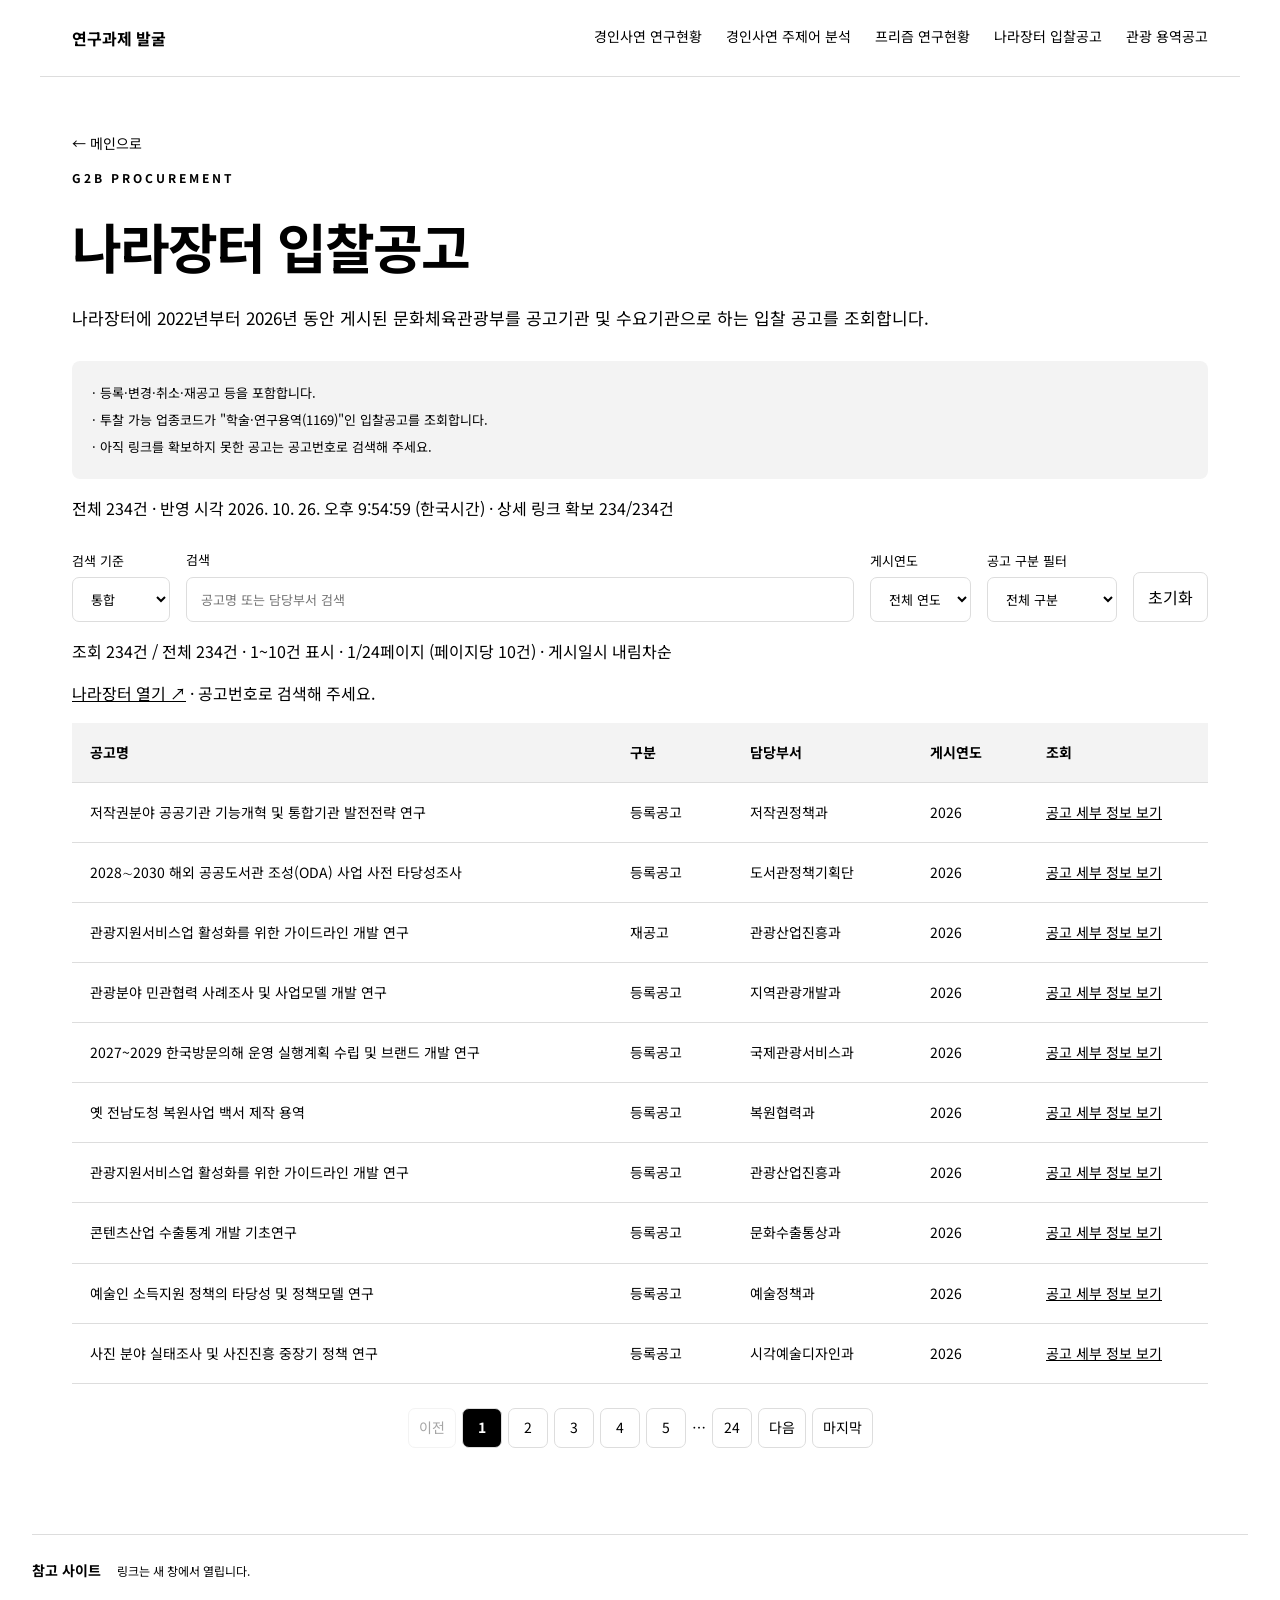
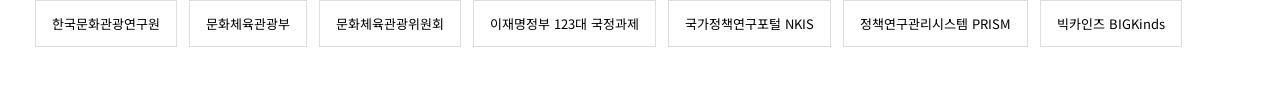
==== commit 6e4f6732: "Remove news page, article data and preview collection" ====
--- a/bids.html
+++ b/bids.html
@@ -1,5 +1,5 @@
-<!doctype html><html lang="ko"><head><meta charset="utf-8"><meta name="viewport" content="width=device-width,initial-scale=1"><title>나라장터 입찰공고 | 연구과제 발굴</title><link rel="stylesheet" href="assets/style.css?v=news-20261027"></head><body>
-<header><a href="index.html" class="brand">연구과제 발굴</a><nav><a href="research.html">경인사연 연구현황</a><a href="network.html">경인사연 주제어 분석</a><a href="prism.html">프리즘 연구현황</a><a href="bids.html">나라장터 입찰공고</a><a href="tourism-bids.html">관광 용역공고</a><a href="news.html">주요 뉴스</a></nav></header>
+<!doctype html><html lang="ko"><head><meta charset="utf-8"><meta name="viewport" content="width=device-width,initial-scale=1"><title>나라장터 입찰공고 | 연구과제 발굴</title><link rel="stylesheet" href="assets/style.css?v=remove-news-20261027"></head><body>
+<header><a href="index.html" class="brand">연구과제 발굴</a><nav><a href="research.html">경인사연 연구현황</a><a href="network.html">경인사연 주제어 분석</a><a href="prism.html">프리즘 연구현황</a><a href="bids.html">나라장터 입찰공고</a><a href="tourism-bids.html">관광 용역공고</a></nav></header>
 <main><a class="back" href="index.html">← 메인으로</a><p class="eyebrow">G2B PROCUREMENT</p><h1>나라장터 입찰공고</h1><p class="intro">나라장터에 2022년부터 2026년 동안 게시된 문화체육관광부를 공고기관 및 수요기관으로 하는 입찰 공고를 조회합니다.</p>
 <aside class="bid-notes">
   <p>· 등록·변경·취소·재공고 등을 포함합니다.</p>
--- a/assets/style.css
+++ b/assets/style.css
@@ -127,18 +127,7 @@
 @media(max-width:650px){.hero-slides img{object-position:38% center}}
 @media(prefers-reduced-motion:reduce){.hero-slides img{transition:none}}
 
-/* News previews and six home destinations. */
+/* Main destinations: three columns on desktop. */
 .home .cards{grid-template-columns:repeat(3,minmax(0,1fr))}
-.news-page main{max-width:1464px}
-.news-grid{display:grid;grid-template-columns:repeat(4,minmax(0,1fr));gap:20px}
-.news-card{min-width:0;border:1px solid #ddd;background:#fff;display:flex;flex-direction:column;overflow:hidden}
-.news-media{height:160px;background:#f3f3f3;display:grid;place-items:center;color:#666;font-size:13px;overflow:hidden}
-.news-media img{width:100%;height:100%;object-fit:cover}
-.news-card-body{padding:20px;display:flex;flex:1;flex-direction:column;gap:12px}
-.news-meta{font-size:12px;color:#555;margin:0}
-.news-card h2{font-size:18px;line-height:1.55;letter-spacing:-.5px;margin:0;overflow-wrap:anywhere}
-.news-summary{font-size:14px;color:#444;line-height:1.7;margin:0;display:-webkit-box;-webkit-line-clamp:4;-webkit-box-orient:vertical;overflow:hidden}
-.news-open{margin-top:auto;padding-top:8px;font-size:14px;text-decoration:underline}
-.news-tags{font-size:12px;margin:0;color:#555}
-@media(max-width:1100px){.news-grid,.home .cards{grid-template-columns:repeat(2,minmax(0,1fr))}}
-@media(max-width:650px){.news-grid,.home .cards{grid-template-columns:minmax(0,1fr)}}
+@media(max-width:1100px){.home .cards{grid-template-columns:repeat(2,minmax(0,1fr))}}
+@media(max-width:650px){.home .cards{grid-template-columns:minmax(0,1fr)}}
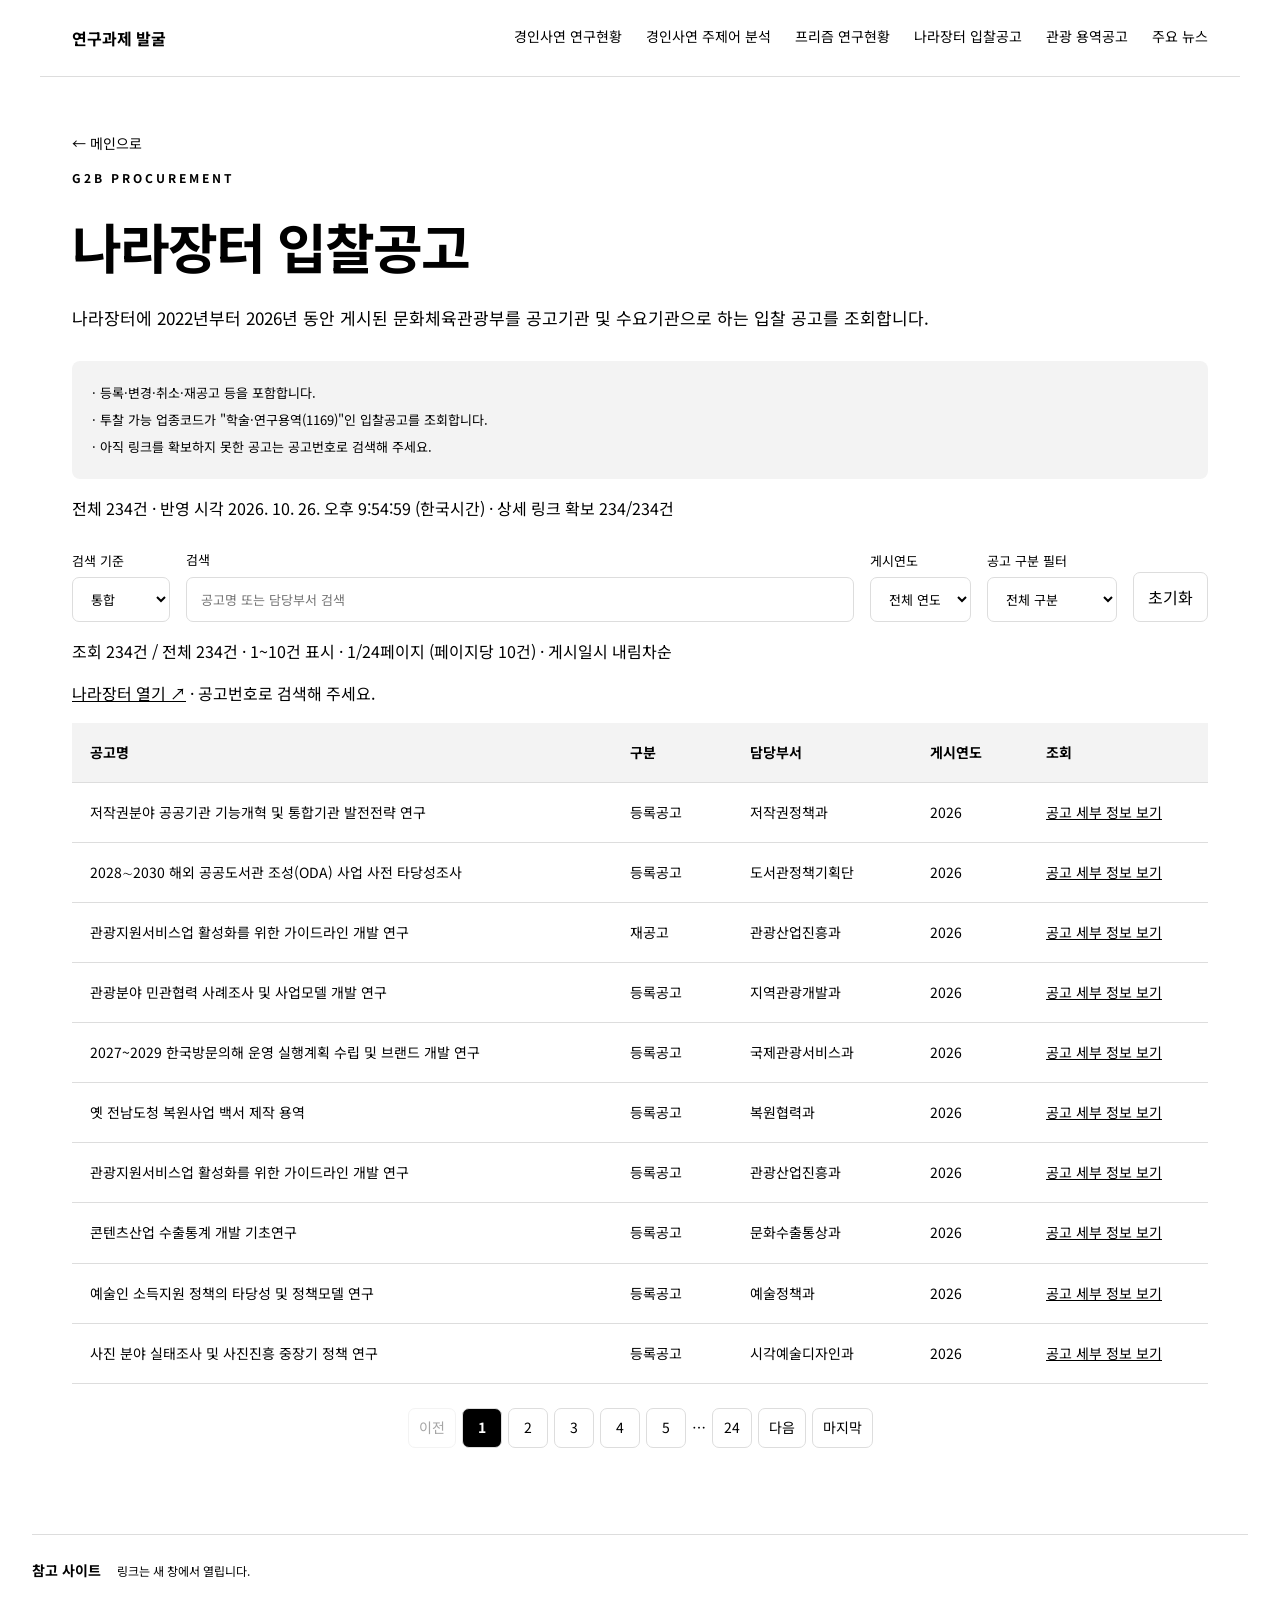
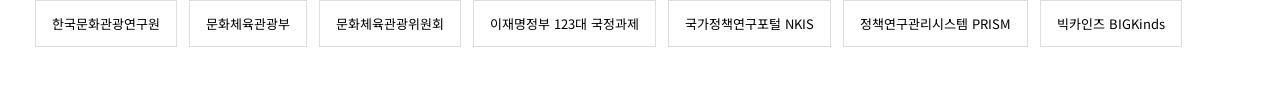
==== commit 3d7edb6a: "Restore news as title-only external link cards" ====
--- a/bids.html
+++ b/bids.html
@@ -1,5 +1,5 @@
-<!doctype html><html lang="ko"><head><meta charset="utf-8"><meta name="viewport" content="width=device-width,initial-scale=1"><title>나라장터 입찰공고 | 연구과제 발굴</title><link rel="stylesheet" href="assets/style.css?v=remove-news-20261027"></head><body>
-<header><a href="index.html" class="brand">연구과제 발굴</a><nav><a href="research.html">경인사연 연구현황</a><a href="network.html">경인사연 주제어 분석</a><a href="prism.html">프리즘 연구현황</a><a href="bids.html">나라장터 입찰공고</a><a href="tourism-bids.html">관광 용역공고</a></nav></header>
+<!doctype html><html lang="ko"><head><meta charset="utf-8"><meta name="viewport" content="width=device-width,initial-scale=1"><title>나라장터 입찰공고 | 연구과제 발굴</title><link rel="stylesheet" href="assets/style.css?v=news-links-20261027"></head><body>
+<header><a href="index.html" class="brand">연구과제 발굴</a><nav><a href="research.html">경인사연 연구현황</a><a href="network.html">경인사연 주제어 분석</a><a href="prism.html">프리즘 연구현황</a><a href="bids.html">나라장터 입찰공고</a><a href="tourism-bids.html">관광 용역공고</a><a href="news.html">주요 뉴스</a></nav></header>
 <main><a class="back" href="index.html">← 메인으로</a><p class="eyebrow">G2B PROCUREMENT</p><h1>나라장터 입찰공고</h1><p class="intro">나라장터에 2022년부터 2026년 동안 게시된 문화체육관광부를 공고기관 및 수요기관으로 하는 입찰 공고를 조회합니다.</p>
 <aside class="bid-notes">
   <p>· 등록·변경·취소·재공고 등을 포함합니다.</p>
--- a/assets/style.css
+++ b/assets/style.css
@@ -131,3 +131,15 @@
 .home .cards{grid-template-columns:repeat(3,minmax(0,1fr))}
 @media(max-width:1100px){.home .cards{grid-template-columns:repeat(2,minmax(0,1fr))}}
 @media(max-width:650px){.home .cards{grid-template-columns:minmax(0,1fr)}}
+
+/* News link cards. */
+.news-page main{max-width:1464px}
+.news-grid{display:grid;grid-template-columns:repeat(4,minmax(0,1fr));gap:20px}
+.news-card{min-width:0;border:1px solid #ddd;background:#fff;display:flex;flex-direction:column;overflow:hidden}
+.news-card-body{padding:24px;display:flex;flex:1;flex-direction:column;gap:16px}
+.news-meta,.news-tags{font-size:12px;color:#555;margin:0}
+.news-card h2{font-size:18px;line-height:1.6;letter-spacing:-.5px;margin:0;overflow-wrap:anywhere}
+.news-card h2 a:hover{text-decoration:underline}
+.news-open{margin-top:auto;padding-top:8px;font-size:14px;text-decoration:underline}
+@media(max-width:1100px){.news-grid{grid-template-columns:repeat(2,minmax(0,1fr))}}
+@media(max-width:650px){.news-grid{grid-template-columns:minmax(0,1fr)}}
